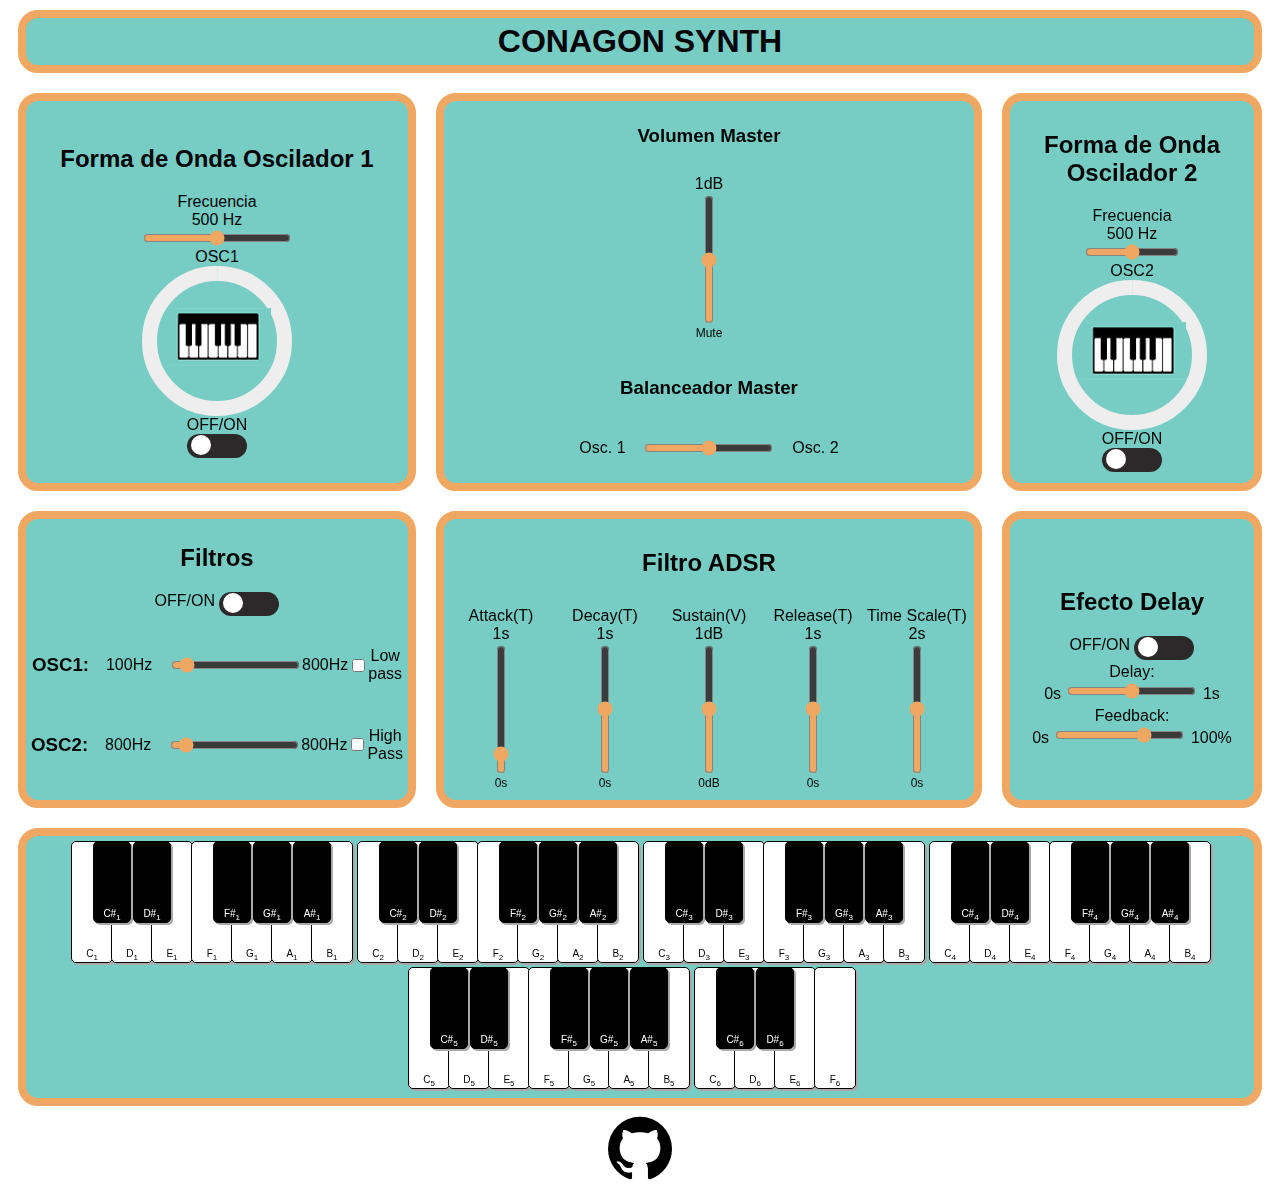
==== index.html @ b30637b9 "Commit con delay. reparacion de repo" ====
<!DOCTYPE html>
<html>

<head>
    <meta charset='utf-8'>
    <meta http-equiv='X-UA-Compatible' content='IE=edge'>
    <title>Conagon Synth</title>
    <script src="https://code.jquery.com/jquery-3.6.0.min.js"></script>
    <script>
        (function (e) { if (typeof define === "function" && define.amd) { define(["jquery"], e) } else { e(jQuery) } })(function (e) { "use strict"; var t = {}, n = Math.max, r = Math.min; t.c = {}; t.c.d = e(document); t.c.t = function (e) { return e.originalEvent.touches.length - 1 }; t.o = function () { var n = this; this.o = null; this.$ = null; this.i = null; this.g = null; this.v = null; this.cv = null; this.x = 0; this.y = 0; this.w = 0; this.h = 0; this.$c = null; this.c = null; this.t = 0; this.isInit = false; this.fgColor = null; this.pColor = null; this.dH = null; this.cH = null; this.eH = null; this.rH = null; this.scale = 1; this.relative = false; this.relativeWidth = false; this.relativeHeight = false; this.$div = null; this.run = function () { var t = function (e, t) { var r; for (r in t) { n.o[r] = t[r] } n._carve().init(); n._configure()._draw() }; if (this.$.data("kontroled")) return; this.$.data("kontroled", true); this.extend(); this.o = e.extend({ min: this.$.data("min") !== undefined ? this.$.data("min") : 0, max: this.$.data("max") !== undefined ? this.$.data("max") : 100, stopper: true, readOnly: this.$.data("readonly") || this.$.attr("readonly") === "readonly", cursor: this.$.data("cursor") === true && 30 || this.$.data("cursor") || 0, thickness: this.$.data("thickness") && Math.max(Math.min(this.$.data("thickness"), 1), .01) || .35, lineCap: this.$.data("linecap") || "butt", width: this.$.data("width") || 150, height: this.$.data("height") || 150, displayInput: this.$.data("displayinput") == null || this.$.data("displayinput"), displayPrevious: this.$.data("displayprevious"), fgColor: this.$.data("fgcolor") || "#87CEEB", inputColor: this.$.data("inputcolor"), font: this.$.data("font") || "Arial", fontWeight: this.$.data("font-weight") || "bold", inline: false, step: this.$.data("step") || 1, rotation: this.$.data("rotation"), draw: null, change: null, cancel: null, release: null, format: function (e) { return e }, parse: function (e) { return parseFloat(e) } }, this.o); this.o.flip = this.o.rotation === "anticlockwise" || this.o.rotation === "acw"; if (!this.o.inputColor) { this.o.inputColor = this.o.fgColor } if (this.$.is("fieldset")) { this.v = {}; this.i = this.$.find("input"); this.i.each(function (t) { var r = e(this); n.i[t] = r; n.v[t] = n.o.parse(r.val()); r.bind("change blur", function () { var e = {}; e[t] = r.val(); n.val(n._validate(e)) }) }); this.$.find("legend").remove() } else { this.i = this.$; this.v = this.o.parse(this.$.val()); this.v === "" && (this.v = this.o.min); this.$.bind("change blur", function () { n.val(n._validate(n.o.parse(n.$.val()))) }) } !this.o.displayInput && this.$.hide(); this.$c = e(document.createElement("canvas")).attr({ width: this.o.width, height: this.o.height }); this.$div = e('<div style="' + (this.o.inline ? "display:inline;" : "") + "width:" + this.o.width + "px;height:" + this.o.height + "px;" + '"></div>'); this.$.wrap(this.$div).before(this.$c); this.$div = this.$.parent(); if (typeof G_vmlCanvasManager !== "undefined") { G_vmlCanvasManager.initElement(this.$c[0]) } this.c = this.$c[0].getContext ? this.$c[0].getContext("2d") : null; if (!this.c) { throw { name: "CanvasNotSupportedException", message: "Canvas not supported. Please use excanvas on IE8.0.", toString: function () { return this.name + ": " + this.message } } } this.scale = (window.devicePixelRatio || 1) / (this.c.webkitBackingStorePixelRatio || this.c.mozBackingStorePixelRatio || this.c.msBackingStorePixelRatio || this.c.oBackingStorePixelRatio || this.c.backingStorePixelRatio || 1); this.relativeWidth = this.o.width % 1 !== 0 && this.o.width.indexOf("%"); this.relativeHeight = this.o.height % 1 !== 0 && this.o.height.indexOf("%"); this.relative = this.relativeWidth || this.relativeHeight; this._carve(); if (this.v instanceof Object) { this.cv = {}; this.copy(this.v, this.cv) } else { this.cv = this.v } this.$.bind("configure", t).parent().bind("configure", t); this._listen()._configure()._xy().init(); this.isInit = true; this.$.val(this.o.format(this.v)); this._draw(); return this }; this._carve = function () { if (this.relative) { var e = this.relativeWidth ? this.$div.parent().width() * parseInt(this.o.width) / 100 : this.$div.parent().width(), t = this.relativeHeight ? this.$div.parent().height() * parseInt(this.o.height) / 100 : this.$div.parent().height(); this.w = this.h = Math.min(e, t) } else { this.w = this.o.width; this.h = this.o.height } this.$div.css({ width: this.w + "px", height: this.h + "px" }); this.$c.attr({ width: this.w, height: this.h }); if (this.scale !== 1) { this.$c[0].width = this.$c[0].width * this.scale; this.$c[0].height = this.$c[0].height * this.scale; this.$c.width(this.w); this.$c.height(this.h) } return this }; this._draw = function () { var e = true; n.g = n.c; n.clear(); n.dH && (e = n.dH()); e !== false && n.draw() }; this._touch = function (e) { var r = function (e) { var t = n.xy2val(e.originalEvent.touches[n.t].pageX, e.originalEvent.touches[n.t].pageY); if (t == n.cv) return; if (n.cH && n.cH(t) === false) return; n.change(n._validate(t)); n._draw() }; this.t = t.c.t(e); r(e); t.c.d.bind("touchmove.k", r).bind("touchend.k", function () { t.c.d.unbind("touchmove.k touchend.k"); n.val(n.cv) }); return this }; this._mouse = function (e) { var r = function (e) { var t = n.xy2val(e.pageX, e.pageY); if (t == n.cv) return; if (n.cH && n.cH(t) === false) return; n.change(n._validate(t)); n._draw() }; r(e); t.c.d.bind("mousemove.k", r).bind("keyup.k", function (e) { if (e.keyCode === 27) { t.c.d.unbind("mouseup.k mousemove.k keyup.k"); if (n.eH && n.eH() === false) return; n.cancel() } }).bind("mouseup.k", function (e) { t.c.d.unbind("mousemove.k mouseup.k keyup.k"); n.val(n.cv) }); return this }; this._xy = function () { var e = this.$c.offset(); this.x = e.left; this.y = e.top; return this }; this._listen = function () { if (!this.o.readOnly) { this.$c.bind("mousedown", function (e) { e.preventDefault(); n._xy()._mouse(e) }).bind("touchstart", function (e) { e.preventDefault(); n._xy()._touch(e) }); this.listen() } else { this.$.attr("readonly", "readonly") } if (this.relative) { e(window).resize(function () { n._carve().init(); n._draw() }) } return this }; this._configure = function () { if (this.o.draw) this.dH = this.o.draw; if (this.o.change) this.cH = this.o.change; if (this.o.cancel) this.eH = this.o.cancel; if (this.o.release) this.rH = this.o.release; if (this.o.displayPrevious) { this.pColor = this.h2rgba(this.o.fgColor, "0.4"); this.fgColor = this.h2rgba(this.o.fgColor, "0.6") } else { this.fgColor = this.o.fgColor } return this }; this._clear = function () { this.$c[0].width = this.$c[0].width }; this._validate = function (e) { var t = ~~((e < 0 ? -.5 : .5) + e / this.o.step) * this.o.step; return Math.round(t * 100) / 100 }; this.listen = function () { }; this.extend = function () { }; this.init = function () { }; this.change = function (e) { }; this.val = function (e) { }; this.xy2val = function (e, t) { }; this.draw = function () { }; this.clear = function () { this._clear() }; this.h2rgba = function (e, t) { var n; e = e.substring(1, 7); n = [parseInt(e.substring(0, 2), 16), parseInt(e.substring(2, 4), 16), parseInt(e.substring(4, 6), 16)]; return "rgba(" + n[0] + "," + n[1] + "," + n[2] + "," + t + ")" }; this.copy = function (e, t) { for (var n in e) { t[n] = e[n] } } }; t.Dial = function () { t.o.call(this); this.startAngle = null; this.xy = null; this.radius = null; this.lineWidth = null; this.cursorExt = null; this.w2 = null; this.PI2 = 2 * Math.PI; this.extend = function () { this.o = e.extend({ bgColor: this.$.data("bgcolor") || "#EEEEEE", angleOffset: this.$.data("angleoffset") || 0, angleArc: this.$.data("anglearc") || 360, inline: true }, this.o) }; this.val = function (e, t) { if (null != e) { e = this.o.parse(e); if (t !== false && e != this.v && this.rH && this.rH(e) === false) { return } this.cv = this.o.stopper ? n(r(e, this.o.max), this.o.min) : e; this.v = this.cv; this.$.val(this.o.format(this.v)); this._draw() } else { return this.v } }; this.xy2val = function (e, t) { var i, s; i = Math.atan2(e - (this.x + this.w2), -(t - this.y - this.w2)) - this.angleOffset; if (this.o.flip) { i = this.angleArc - i - this.PI2 } if (this.angleArc != this.PI2 && i < 0 && i > -.5) { i = 0 } else if (i < 0) { i += this.PI2 } s = i * (this.o.max - this.o.min) / this.angleArc + this.o.min; this.o.stopper && (s = n(r(s, this.o.max), this.o.min)); return s }; this.listen = function () { var t = this, i, s, o = function (e) { e.preventDefault(); var o = e.originalEvent, u = o.detail || o.wheelDeltaX, a = o.detail || o.wheelDeltaY, f = t._validate(t.o.parse(t.$.val())) + (u > 0 || a > 0 ? t.o.step : u < 0 || a < 0 ? -t.o.step : 0); f = n(r(f, t.o.max), t.o.min); t.val(f, false); if (t.rH) { clearTimeout(i); i = setTimeout(function () { t.rH(f); i = null }, 100); if (!s) { s = setTimeout(function () { if (i) t.rH(f); s = null }, 150) } } }, u, a, f = 1, l = { 37: -t.o.step, 38: t.o.step, 39: t.o.step, 40: -t.o.step }; this.$.bind("keydown", function (i) { var s = i.keyCode; if (s >= 96 && s <= 105) { s = i.keyCode = s - 48 } u = parseInt(String.fromCharCode(s)); if (isNaN(u)) { s !== 13 && s !== 8 && s !== 9 && s !== 189 && (s !== 190 || t.$.val().match(/\./)) && i.preventDefault(); if (e.inArray(s, [37, 38, 39, 40]) > -1) { i.preventDefault(); var o = t.o.parse(t.$.val()) + l[s] * f; t.o.stopper && (o = n(r(o, t.o.max), t.o.min)); t.change(t._validate(o)); t._draw(); a = window.setTimeout(function () { f *= 2 }, 30) } } }).bind("keyup", function (e) { if (isNaN(u)) { if (a) { window.clearTimeout(a); a = null; f = 1; t.val(t.$.val()) } } else { t.$.val() > t.o.max && t.$.val(t.o.max) || t.$.val() < t.o.min && t.$.val(t.o.min) } }); this.$c.bind("mousewheel DOMMouseScroll", o); this.$.bind("mousewheel DOMMouseScroll", o) }; this.init = function () { if (this.v < this.o.min || this.v > this.o.max) { this.v = this.o.min } this.$.val(this.v); this.w2 = this.w / 2; this.cursorExt = this.o.cursor / 100; this.xy = this.w2 * this.scale; this.lineWidth = this.xy * this.o.thickness; this.lineCap = this.o.lineCap; this.radius = this.xy - this.lineWidth / 2; this.o.angleOffset && (this.o.angleOffset = isNaN(this.o.angleOffset) ? 0 : this.o.angleOffset); this.o.angleArc && (this.o.angleArc = isNaN(this.o.angleArc) ? this.PI2 : this.o.angleArc); this.angleOffset = this.o.angleOffset * Math.PI / 180; this.angleArc = this.o.angleArc * Math.PI / 180; this.startAngle = 1.5 * Math.PI + this.angleOffset; this.endAngle = 1.5 * Math.PI + this.angleOffset + this.angleArc; var e = n(String(Math.abs(this.o.max)).length, String(Math.abs(this.o.min)).length, 2) + 2; this.o.displayInput && this.i.css({ width: (this.w / 2 + 4 >> 0) + "px", height: (this.w / 3 >> 0) + "px", position: "absolute", "vertical-align": "middle", "margin-top": (this.w / 3 >> 0) + "px", "margin-left": "-" + (this.w * 3 / 4 + 2 >> 0) + "px", border: 0, background: "none", font: this.o.fontWeight + " " + (this.w / e >> 0) + "px " + this.o.font, "text-align": "center", color: this.o.inputColor || this.o.fgColor, padding: "0px", "-webkit-appearance": "none" }) || this.i.css({ width: "0px", visibility: "hidden" }) }; this.change = function (e) { this.cv = e; this.$.val(this.o.format(e)) }; this.angle = function (e) { return (e - this.o.min) * this.angleArc / (this.o.max - this.o.min) }; this.arc = function (e) { var t, n; e = this.angle(e); if (this.o.flip) { t = this.endAngle + 1e-5; n = t - e - 1e-5 } else { t = this.startAngle - 1e-5; n = t + e + 1e-5 } this.o.cursor && (t = n - this.cursorExt) && (n = n + this.cursorExt); return { s: t, e: n, d: this.o.flip && !this.o.cursor } }; this.draw = function () { var e = this.g, t = this.arc(this.cv), n, r = 1; e.lineWidth = this.lineWidth; e.lineCap = this.lineCap; if (this.o.bgColor !== "none") { e.beginPath(); e.strokeStyle = this.o.bgColor; e.arc(this.xy, this.xy, this.radius, this.endAngle - 1e-5, this.startAngle + 1e-5, true); e.stroke() } if (this.o.displayPrevious) { n = this.arc(this.v); e.beginPath(); e.strokeStyle = this.pColor; e.arc(this.xy, this.xy, this.radius, n.s, n.e, n.d); e.stroke(); r = this.cv == this.v } e.beginPath(); e.strokeStyle = r ? this.o.fgColor : this.fgColor; e.arc(this.xy, this.xy, this.radius, t.s, t.e, t.d); e.stroke() }; this.cancel = function () { this.val(this.v) } }; e.fn.dial = e.fn.knob = function (n) { return this.each(function () { var r = new t.Dial; r.o = n; r.$ = e(this); r.run() }).parent() } })
    </script>
    <meta name='viewport' content='width=device-width, initial-scale=1'>
    <link rel='stylesheet' type='text/css' media='screen' href='Styles/ConagonStyle.css'>
</head>

<body>
        <h1 class="item">CONAGON SYNTH</h1>
    <div class="grid-container">
        <div class="item">
            <h2>Forma de Onda Oscilador 1</h2>
            <Label>Frecuencia</Label>
            <span id="frequency-value-osc1">500 Hz</span>
            <input id="frequency-slider1" type="range" min="0" max="1000" step="1">OSC1</input>
            <input id="waveform-knob1" type="text" value="0">
            <Label>OFF/ON</Label>
            <label class="switch">
                <input type="checkbox" id="btnOnOsc1" value="false">
                <span class="slider round"></span>
            </label>
            <div class="image-overlay" id="imageOverlay1">
                <img src="Images/sin.png" alt="sin.png">
            </div>
            <div class="image-overlay" id="imageOverlay2">
                <img src="Images/square.png" alt="square.png">
            </div>
            <div class="image-overlay" id="imageOverlay3">
                <img src="Images/sawtooth.png" alt="sawtooth.png">
            </div>
            <div class="image-overlay" id="imageOverlay4">
                <img src="Images/triangulo.png" alt="triangulo.png">
            </div>
            <div class="image-overlay" id="imageOverlayDefault">
                <img src="Images/default.png" alt="default.png">
            </div>
        </div>
        <div class="item">
            <h3 for="attack-range">Volumen Master</h3>
            <div class="range-container">
                <span id="volumenValue">1dB</span>
                <input id="volumenMaster" type="range" id="attack-range" min="0.0" max="1.0" step="0.01" value="0.5"
                    orient="vertical" name="volume">
                <span class="range-label">Mute</span>
            </div>
        </br>
            <h3 for="balancedMaster">Balanceador Master</h3>
            <div class="range-container-h">
                <span class="range-label-h">Osc. 1</span>
                <input id="balancedMaster" class="range-slider" type="range" min="0.0" max="1.0" step="0.01" value="0.5"
                    name="balancer">
                <span class="range-label-h">Osc. 2</span>
            </div>
        </div>
        <div class="item">
            <h2>Forma de Onda Oscilador 2</h2>
            <Label>Frecuencia</Label>
            <span id="frequency-value-osc2">500 Hz</span>
            <input id="frequency-slider2" type="range" min="0" max="1000" step="1">OSC2</input>
            <input id="waveform-knob2" type="text" value="0">
            <Label>OFF/ON</Label>
            <label class="switch">
                <input type="checkbox" id="btnOnOsc2" value="false">
                <span class="slider round"></span>
            </label>
            <div class="image-overlay-2" id="image2Overlay1">
                <img src="Images/sin.png" alt="sin.png">
            </div>
            <div class="image-overlay-2" id="image2Overlay2">
                <img src="Images/square.png" alt="square.png">
            </div>
            <div class="image-overlay-2" id="image2Overlay3">
                <img src="Images/sawtooth.png" alt="sawtooth.png">
            </div>
            <div class="image-overlay-2" id="image2Overlay4">
                <img src="Images/triangulo.png" alt="triangulo.png">
            </div>
            <div class="image-overlay-2" id="image2OverlayDefault">
                <img src="Images/default.png" alt="default.png">
            </div>
        </div>
        <div class="item"><!--4-->
            <div>
                <legend>
                    <h2>Filtros</h2>
                    <Label>OFF/ON</Label>
                    <label class="switch">
                        <input type="checkbox" id="btnOnFilters" value="false">
                        <span class="slider round"></span>
                    </label>
                </legend>

            </div>
            <div>
                <div class="range-container-h">
                    <h3>OSC1:</h3>
                    <span class="range-label-h">100Hz</span>
                    <input id="balancedMaster" class="range-slider" type="range" min="100" max="10000" step="1"
                        value="800" name="filtroPasoBajo">
                    <span id="LowPassValue">800Hz</span>
                    <input type="checkbox" id="lowPassOnOsc1" value="first_checkbox" />
                    <label>Low pass</label>
                </div>
                <div class="range-container-h">
                    <h3>OSC2:</h3>
                    <span class="range-label-h">800Hz</span>
                    <input id="balancedMaster" class="range-slider" type="range" min="100" max="10000" step="1"
                        value="800" name="filtroPasoAlto">
                    <span id="HighPassValue">800Hz</span>
                    <input type="checkbox" id="highPassOnOsc2" value="first_checkbox" />
                    <label>High Pass</label>
                </div>
            </div>


        </div>

        <div class="item">
            <h2>Filtro ADSR</h2>
            <div class="range-group">
                <div class="range-container">
                    <label for="attack-range">Attack(T)</label>
                    <span  id="attackValue">1s</span>
                    <input type="range" id="attack-range" min="0.0" max="1.0" step="0.01" value="0.1" orient="vertical"
                        name="attack">
                    <span class="range-label">0s</span>
                </div>
                <div class="range-container">
                    <label for="decay-range">Decay(T)</label>
                    <span  id="decayValue">1s</span>
                    <input type="range" id="decay-range" min="0.0" max="1.0" step="0.01" value="0.5" orient="vertical"
                        name="decay">
                    <span class="range-label">0s</span>
                </div>
                <div class="range-container">
                    <label for="sustain-range">Sustain(V)</label>
                    <span id="sustainValue">1dB</span>
                    <input type="range" id="sustain-range" min="0.0" max="1.0" step="0.01" value="0.5" orient="vertical"
                        name="sustain">
                    <span class="range-label">0dB</span>
                </div>
                <div class="range-container">
                    <label for="release-range">Release(T)</label>
                    <span id="releaseValue">1s</span>
                    <input type="range" id="release-range" min="0.0" max="1.0" step="0.01" value="0.5" orient="vertical"
                        name="release">
                    <span class="range-label">0s</span>
                </div>
                <div class="range-container">
                    <label for="time-scale-range">Time Scale(T)</label>
                    <span id="timeScaleValue">2s</span>
                    <input type="range" id="time-scale-range" min="0.0" max="2.0" step="0.01" value="1.0"
                        orient="vertical" name="time-scale">
                    <span class="range-label">0s</span>
                </div>
            </div>
        </div>
        <div class="item"><!--6-->
            <div>
                <legend>
                    <h2>Efecto Delay</h2>
                    <Label>OFF/ON</Label>
                    <label class="switch">
                        <input type="checkbox" id="btnOnEffectDelay" value="false">
                        <span class="slider round"></span>
                    </label>
                </legend>

            </div>
     
            <table class="table-border-none">
                <tr>
                    <td>
                        <label for="time-scale-range">Delay:</label>
                        
                        <br/>
                        0s 
                        <input type="range" min="0.0" max="1.0" step="0.01" value="0.5" name="delay">
                        <span id="delayValue">1s</span>
                    </td>
                </tr>
                <tr>
                    <td>
                        <label for="time-scale-range">Feedback:</label>
                        <br/>
                        0s 
                        <input type="range" min="0.0" max="0.7" step="0.01" value="0.5" name="feedback">
                        <span id="feedbackValue">100%</span>
                    </td>
                </tr>
            </table>
        </div>
        <div class="item item-span-3">
            <div class="keyboard"></div>
        </div>
    </div>

    <div style="text-align: center;">
        <a href="https://github.com/algorritmo/ConagonSynth.git" target="_blank">
            <img src="Images/github.png" alt="Descripción de la imagen">
            
        </a>

    </div>


    <script src='Controlador/ConagonControlador.js'>

    </script>

</body>

</html>
---- Styles/ConagonStyle.css ----
.grid-container {
  display: grid;
  grid-template-columns: repeat(3, 1fr);
  gap: 0px;
}

.item {
  display: flex;
  flex-direction: column;
  justify-content: center;
  align-items: center;
  color: rgb(4, 4, 4);
  background-color: rgb(119, 205, 196);
  padding: 5px;
  border: 8px solid #F0A762;
  border-radius: 20px;
  margin: 10px;
  text-align: center;
  font-family: "Comic Sans MS", cursive, sans-serif;

}


.keyboard {
  width: auto;
  padding: 0;
  margin: 0;
}



.item input {
  accent-color: #F0A762
    /* Cambia el color del título a negro */
}


.item-span-3 {
  grid-column: span 3;
}

@media (max-width: 768px) {
  .grid-container {
    grid-template-columns: 1fr;
  }
}

/* Estilos para el knob de frecuencia */
#frequency-slider1 {
  width: 40%;
  margin-top: 1px;
}

#frequency-slider2 {
  width: 40%;
  margin-top: 1px;
}

/* Switch Togle*/

.switch {
  position: relative;
  display: inline-block;
  width: 60px;
  height: 24px;
}

/* Hide default HTML checkbox */
.switch input {
  opacity: 0;
  width: 0;
  height: 0;
}

/* The slider */
.slider {
  position: absolute;
  cursor: pointer;
  top: 0;
  left: 0;
  right: 0;
  bottom: 0;
  background-color: #2b2929;
  -webkit-transition: .4s;
  transition: .4s;
}

.slider:before {
  position: absolute;
  content: "";
  height: 20px;
  width: 20px;
  left: 4px;
  bottom: 3px;
  background-color: white;
  -webkit-transition: .4s;
  transition: .4s;
}

input:checked+.slider {
  background-color: #F0A762;
}

input:focus+.slider {
  box-shadow: 0 0 1px #2196F3;
}

input:checked+.slider:before {
  -webkit-transform: translateX(29px);
  -ms-transform: translateX(29px);
  transform: translateX(29px);
}

/* Rounded sliders */
.slider.round {
  border-radius: 34px;
}

.slider.round:before {
  border-radius: 50%;
}

/* Estilos para ubicación de las imagenes */
.image-overlay {
  position: relative;
  top: -150px;
  left: -50px;
  transform: translateX(-50%);
  background-color: rgba(175, 23, 23, 0.5);
  pointer-events: none;

}

.image-overlay img {
  position: absolute;
  top: 0;
  left: 0;
}

.image-overlay-2 {
  position: relative;
  top: -150px;
  left: -50px;
  transform: translateX(-50%);
  background-color: rgba(0, 0, 0, 0.5);
  pointer-events: none;

}

.image-overlay-2 img {
  position: absolute;
  top: 0;
  left: 0;
}

 /* Cambio de color para las teclas blancas */
 .key.active-key {
  background-color: #000;
  color: #fff;
}

/* Cambio de color para las teclas negras */
.key.black-key.active-key {
  background-color: #fff;
  color: #000;
}

/*volumen slider vertical*/
.range-container {
  display: flex;
  flex-direction: column;
  align-items: center;
  margin-top: 10px;
  justify-content: flex-end;

}
/* Agregar espacio entre los sliders en .range-group */
.range-group .range-container:not(:last-child) {
  margin-right: 0px; /* Ajusta el valor de acuerdo a tu preferencia */
}

.range-container-h {
  width: 80%;
  margin: 20px auto;
  display: flex;
  align-items: center;
  justify-content: center;
}

.range-label {
  font-size: 12px;
}

.range-label-h {
  flex: 0 0 80px;
  text-align: center;
}

.range-slider::-webkit-slider-thumb {
  -webkit-appearance: none;
  appearance: none;
  width: 20px;
  height: 20px;
  border-radius: 50%;
  cursor: pointer;
}

.range-slider::-moz-range-thumb {
  width: 20px;
  height: 20px;
  border: none;
  border-radius: 50%;
  cursor: pointer;
}

input[type="range"][orient="vertical"] {
  writing-mode: bt-lr;
  width: 100px;
  appearance: slider-vertical;
}

.range-group {
  display: inline-flex;
  flex-direction: row;
}

/*PIANO*/
.keyboard {
  width: auto;
  padding: 0;
  margin: 0;
}

.key-set-parent {
  position: relative;
  display: inline-block;
  width: 40px;
  height: 120px;
}

.key {
  position: relative;
  cursor: pointer;
  font: 10px "Open Sans", "Lucida Grande", "Arial", sans-serif;
  border: 1px solid black;
  border-radius: 5px;
  width: 40px;
  height: 120px;
  background-color: white;
  text-align: center;
  box-shadow: 2px 2px darkgray;
  display: inline-block;
  margin-right: 3px;
  user-select: none;
  -moz-user-select: none;
  -webkit-user-select: none;
  -ms-user-select: none;
}

.key.black-key {
  position: absolute;
  background-color: #000;
  color: #fff;
  width: 36px;
  height: 80px;
  top: 0px;
  left: 22px;
  z-index: 1;
  pointer-events: auto;
  vertical-align: top;
}

.key div {
  position: absolute;
  bottom: 0;
  text-align: center;
  width: 100%;
  pointer-events: none;
}

.key div sub {
  font-size: 8px;
  pointer-events: none;
}

.key:hover {
  background-color: #eef;
}

.key.black-key:hover {
  background-color: #778;
}

.key:active {
  background-color: #000;
  color: #fff;
}

.key.black-key:active {
  background-color: #fff;
  color: #000;
}

.octave {
  display: inline-block;
  padding: 0 6px 0 0;
}

.left {
  width: 50%;
  position: absolute;
  left: 0;
  display: table-cell;
  vertical-align: middle;
}

.left span,
.left input {
  vertical-align: middle;
}

.right {
  width: 50%;
  position: absolute;
  right: 0;
  display: table-cell;
  vertical-align: middle;
}

.right span {
  vertical-align: middle;
}

.right input {
  vertical-align: baseline;
}
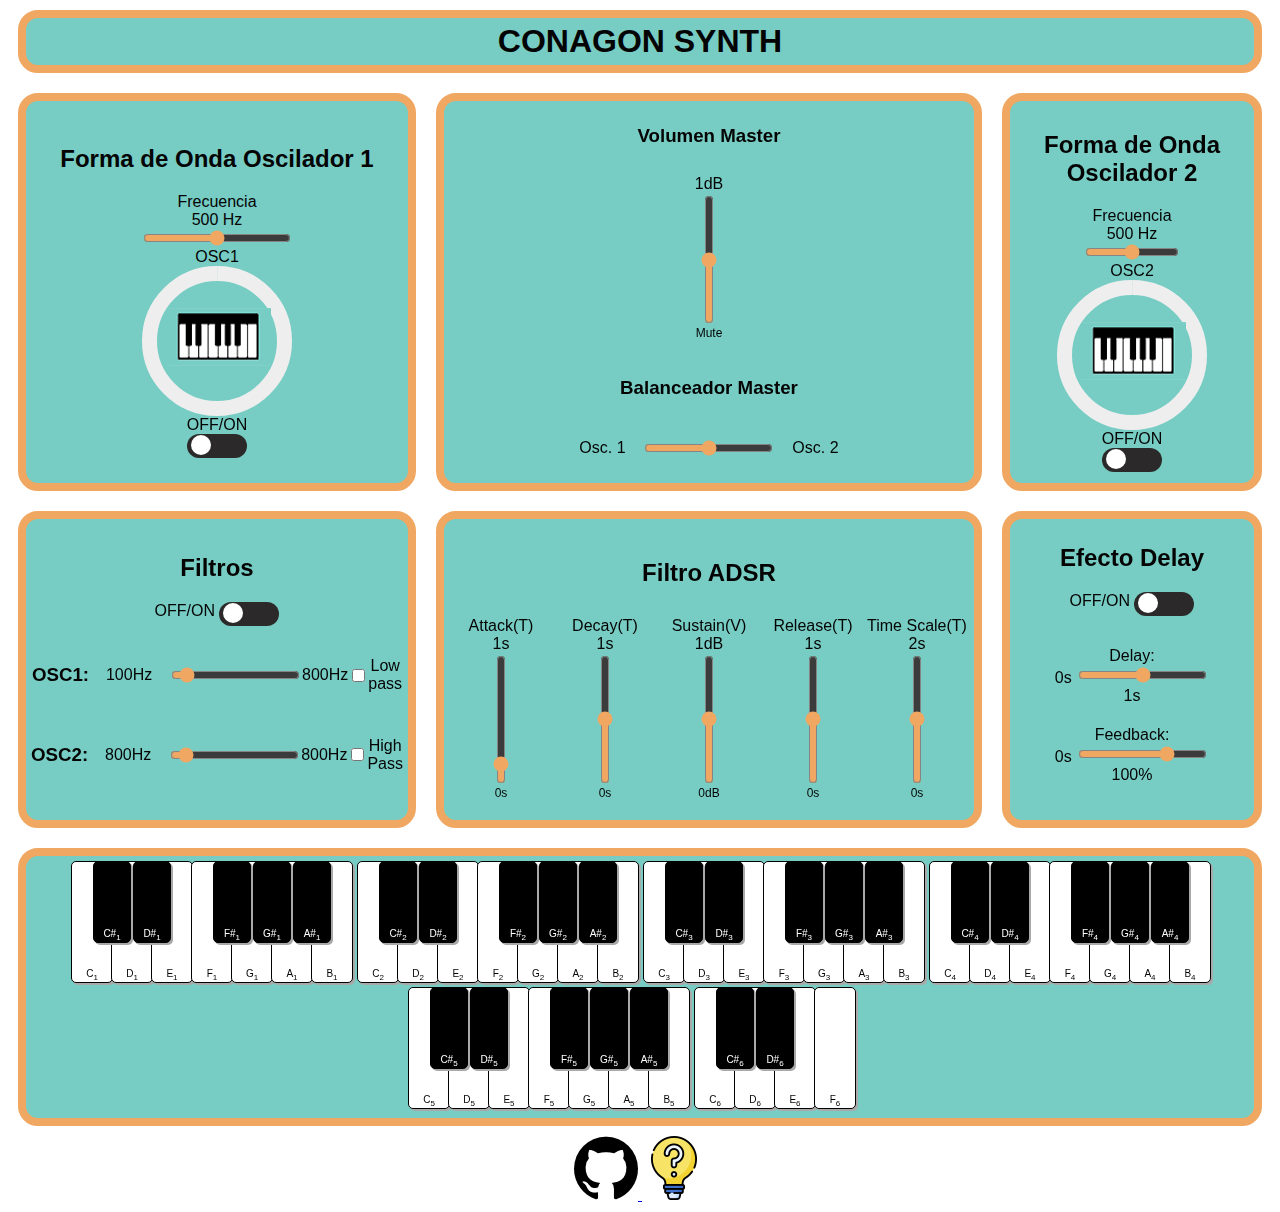
==== commit 10d02215: "instrucciones de uso para el sintetizador" ====
--- a/index.html
+++ b/index.html
@@ -14,7 +14,7 @@
 </head>
 
 <body>
-        <h1 class="item">CONAGON SYNTH</h1>
+    <h1 class="item">CONAGON SYNTH</h1>
     <div class="grid-container">
         <div class="item">
             <h2>Forma de Onda Oscilador 1</h2>
@@ -51,7 +51,7 @@
                     orient="vertical" name="volume">
                 <span class="range-label">Mute</span>
             </div>
-        </br>
+            </br>
             <h3 for="balancedMaster">Balanceador Master</h3>
             <div class="range-container-h">
                 <span class="range-label-h">Osc. 1</span>
@@ -128,14 +128,14 @@
             <div class="range-group">
                 <div class="range-container">
                     <label for="attack-range">Attack(T)</label>
-                    <span  id="attackValue">1s</span>
+                    <span id="attackValue">1s</span>
                     <input type="range" id="attack-range" min="0.0" max="1.0" step="0.01" value="0.1" orient="vertical"
                         name="attack">
                     <span class="range-label">0s</span>
                 </div>
                 <div class="range-container">
                     <label for="decay-range">Decay(T)</label>
-                    <span  id="decayValue">1s</span>
+                    <span id="decayValue">1s</span>
                     <input type="range" id="decay-range" min="0.0" max="1.0" step="0.01" value="0.5" orient="vertical"
                         name="decay">
                     <span class="range-label">0s</span>
@@ -175,14 +175,14 @@
                 </legend>
 
             </div>
-     
+
             <table class="table-border-none">
                 <tr>
                     <td>
                         <label for="time-scale-range">Delay:</label>
-                        
-                        <br/>
-                        0s 
+
+                        <br />
+                        0s
                         <input type="range" min="0.0" max="1.0" step="0.01" value="0.5" name="delay">
                         <span id="delayValue">1s</span>
                     </td>
@@ -190,8 +190,8 @@
                 <tr>
                     <td>
                         <label for="time-scale-range">Feedback:</label>
-                        <br/>
-                        0s 
+                        <br />
+                        0s
                         <input type="range" min="0.0" max="0.7" step="0.01" value="0.5" name="feedback">
                         <span id="feedbackValue">100%</span>
                     </td>
@@ -206,16 +206,132 @@
     <div style="text-align: center;">
         <a href="https://github.com/algorritmo/ConagonSynth.git" target="_blank">
             <img src="Images/github.png" alt="Descripción de la imagen">
-            
+
         </a>
-
+        <button id="mostrarPopup">
+            <img src="Images/duda.png" alt="Tornillo">
+        </button>
+        <div id="popup" class="popup">
+            <div class="popup-content">
+                <h2>Descripción de Componentes y Características</h2>
+
+                <h3>Osciladores (OSC1 y OSC2):</h3>
+                <ul>
+                    <li>Cada oscilador puede encenderse o apagarse individualmente.</li>
+                    <li>Para cada oscilador, hay una "perilla" que permite cambiar entre las siguientes formas de onda:
+                    </li>
+                    <li>Rango de 0 a 0.1: Genera el sonido de un piano por defecto.</li>
+                    <!-- Agrega más puntos si es necesario -->
+                </ul>
+
+                <h3>Volumen Máster:</h3>
+                <ul>
+                    <li>Controla el volumen general del sonido generado por ambos osciladores.</li>
+                    <li>Cuenta con un control deslizante (slider) para ajustar el balance de volumen entre el oscilador
+                        1 (izquierda) y el oscilador 2 (derecha).</li>
+                    <!-- Agrega más puntos si es necesario -->
+                </ul>
+
+                <h3>Envolvente de amplitud (Filtro ADSR)</h3>
+                <ul>
+                    <li>Esta sección permite controlar el envolvente de amplitud del sonido.</li>
+                    <li>Incluye sliders para ajustar el ataque (attack), la caída (decay), la retención (sustain) y la liberación (release) del sonido.</li>
+                    <li>Incluye sliders para ajustar el ataque (attack), la caída (decay), la retención (sustain) y la liberación (release) del sonido.</li>
+                   <li>
+                    Además, se ha agregado un control deslizante para "time scale", que permite alargar el tiempo de cada etapa del envolvente de amplitud entre 0 y 2 segundos.
+                   </li>
+
+                </ul>
+
+
+                <!-- Agrega más secciones (filtros, teclado MIDI, etc.) con títulos y listas si es necesario -->
+
+                <h3>Teclado MIDI:</h3>
+                <ul>
+                    <li>Permite tocar las notas del sintetizador utilizando un teclado MIDI o las teclas
+                        correspondientes en el teclado del ordenador (con clic).</li>
+                    <li>Al tocar una nota en el teclado MIDI, se generará el sonido según la configuración de los
+                        osciladores y el filtro ADSR.</li>
+                    <!-- Agrega más puntos si es necesario -->
+                </ul>
+                <table>
+                    <caption>Octava 3</caption>
+                    <tr>
+                        <th>TECLA</th>
+                        <th>NOTA</th>
+                        <th>FRECUENCIA</th>
+                    </tr>
+                    <tr>
+                        <td>Q</td>
+                        <td>C3</td>
+                        <td>130.81 Hz</td>
+                    </tr>
+                    <tr>
+                        <td>2</td>
+                        <td>C#3</td>
+                        <td>138.59 Hz</td>
+                    </tr>
+                    <tr>
+                        <td>W</td>
+                        <td>D3</td>
+                        <td>146.83 Hz</td>
+                    </tr>
+                    <tr>
+                        <td>3</td>
+                        <td>D#3</td>
+                        <td>155.56 Hz</td>
+                    </tr>
+                    <tr>
+                        <td>E</td>
+                        <td>E3</td>
+                        <td>164.81 Hz</td>
+                    </tr>
+                    <tr>
+                        <td>R</td>
+                        <td>F3</td>
+                        <td>174.61 Hz</td>
+                    </tr>
+                    <tr>
+                        <td>S</td>
+                        <td>F#3</td>
+                        <td>185.00 Hz</td>
+                    </tr>
+                    <tr>
+                        <td>T</td>
+                        <td>G3</td>
+                        <td>196.00 Hz</td>
+                    </tr>
+                    <tr>
+                        <td>6</td>
+                        <td>G#3</td>
+                        <td>207.65 Hz</td>
+                    </tr>
+                    <tr>
+                        <td>Y</td>
+                        <td>A3</td>
+                        <td>220.00 Hz</td>
+                    </tr>
+                    <tr>
+                        <td>7</td>
+                        <td>A#3</td>
+                        <td>233.08 Hz</td>
+                    </tr>
+                    <tr>
+                        <td>U</td>
+                        <td>B3</td>
+                        <td>246.94 Hz</td>
+                    </tr>
+                </table>
+
+
+                <button id="cerrarPopup">Cerrar</button>
+            </div>
+        </div>
     </div>
 
-
     <script src='Controlador/ConagonControlador.js'>
 
     </script>
-
 </body>
 
 </html>--- a/Styles/ConagonStyle.css
+++ b/Styles/ConagonStyle.css
@@ -16,7 +16,7 @@
   border-radius: 20px;
   margin: 10px;
   text-align: center;
-  font-family: "Comic Sans MS", cursive, sans-serif;
+  font-family: "Arial", "Times New Roman", sans-serif;
 
 }
 
@@ -333,4 +333,73 @@
 
 .right input {
   vertical-align: baseline;
+}
+
+.popup {
+  display: none;
+  position: fixed;
+  top: 0;
+  left: 0;
+  width: 100%;
+  height: 100%;
+  background-color: rgba(0, 0, 0, 0.7);
+  z-index: 1;
+}
+
+.popup-content {
+  background-color: white;
+  border-radius: 10px;
+  position: absolute;
+  top: 50%;
+  left: 50%;
+  transform: translate(-50%, -50%);
+  padding: 20px;
+  font-family: Arial, sans-serif;
+  max-height: 600px; /* Ajusta la altura máxima según sea necesario */
+  overflow-y: auto; /* Agrega una barra de desplazamiento vertical cuando sea necesario */
+}
+
+
+.popup-content h2{
+  text-align: center;
+}
+.popup-content li{
+  text-align: left;
+}
+
+table {
+  width: 80%;
+  margin: 20px;
+  border-collapse: collapse;
+}
+
+caption {
+  font-size: 1.2em;
+  margin-bottom: 10px;
+}
+
+.popup-content th, td {
+  border: 1px solid rgb(119, 205, 196);
+  padding: 10px;
+  text-align: center;
+}
+
+
+
+button#cerrarPopup {
+  background-color: #ff3333;
+  color: white;
+  border: none;
+  border-radius: 5px;
+  padding: 10px 20px;
+  cursor: pointer;
+  text-align: center;
+}
+
+
+button#mostrarPopup {
+  background: transparent;
+  border: none;
+  padding: 0;
+  cursor: pointer;
 }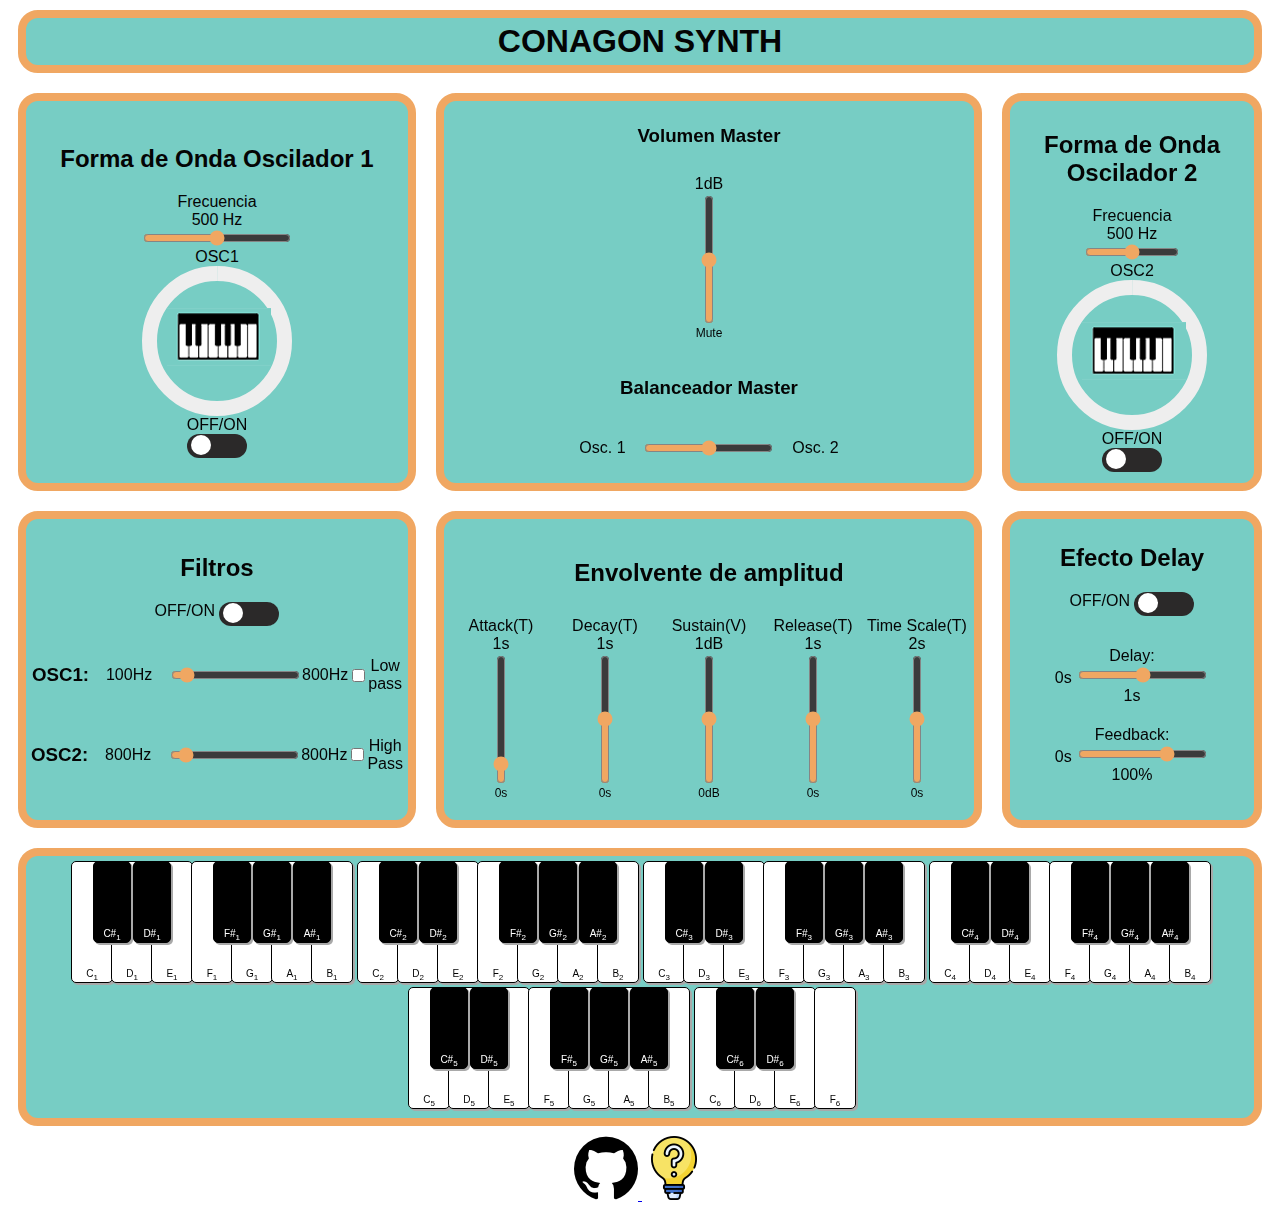
==== commit 67b556ba: "Se re acomoda el titulo envolvente de amplitud" ====
--- a/index.html
+++ b/index.html
@@ -124,7 +124,7 @@
         </div>
 
         <div class="item">
-            <h2>Filtro ADSR</h2>
+            <h2>Envolvente de amplitud</h2>
             <div class="range-group">
                 <div class="range-container">
                     <label for="attack-range">Attack(T)</label>
